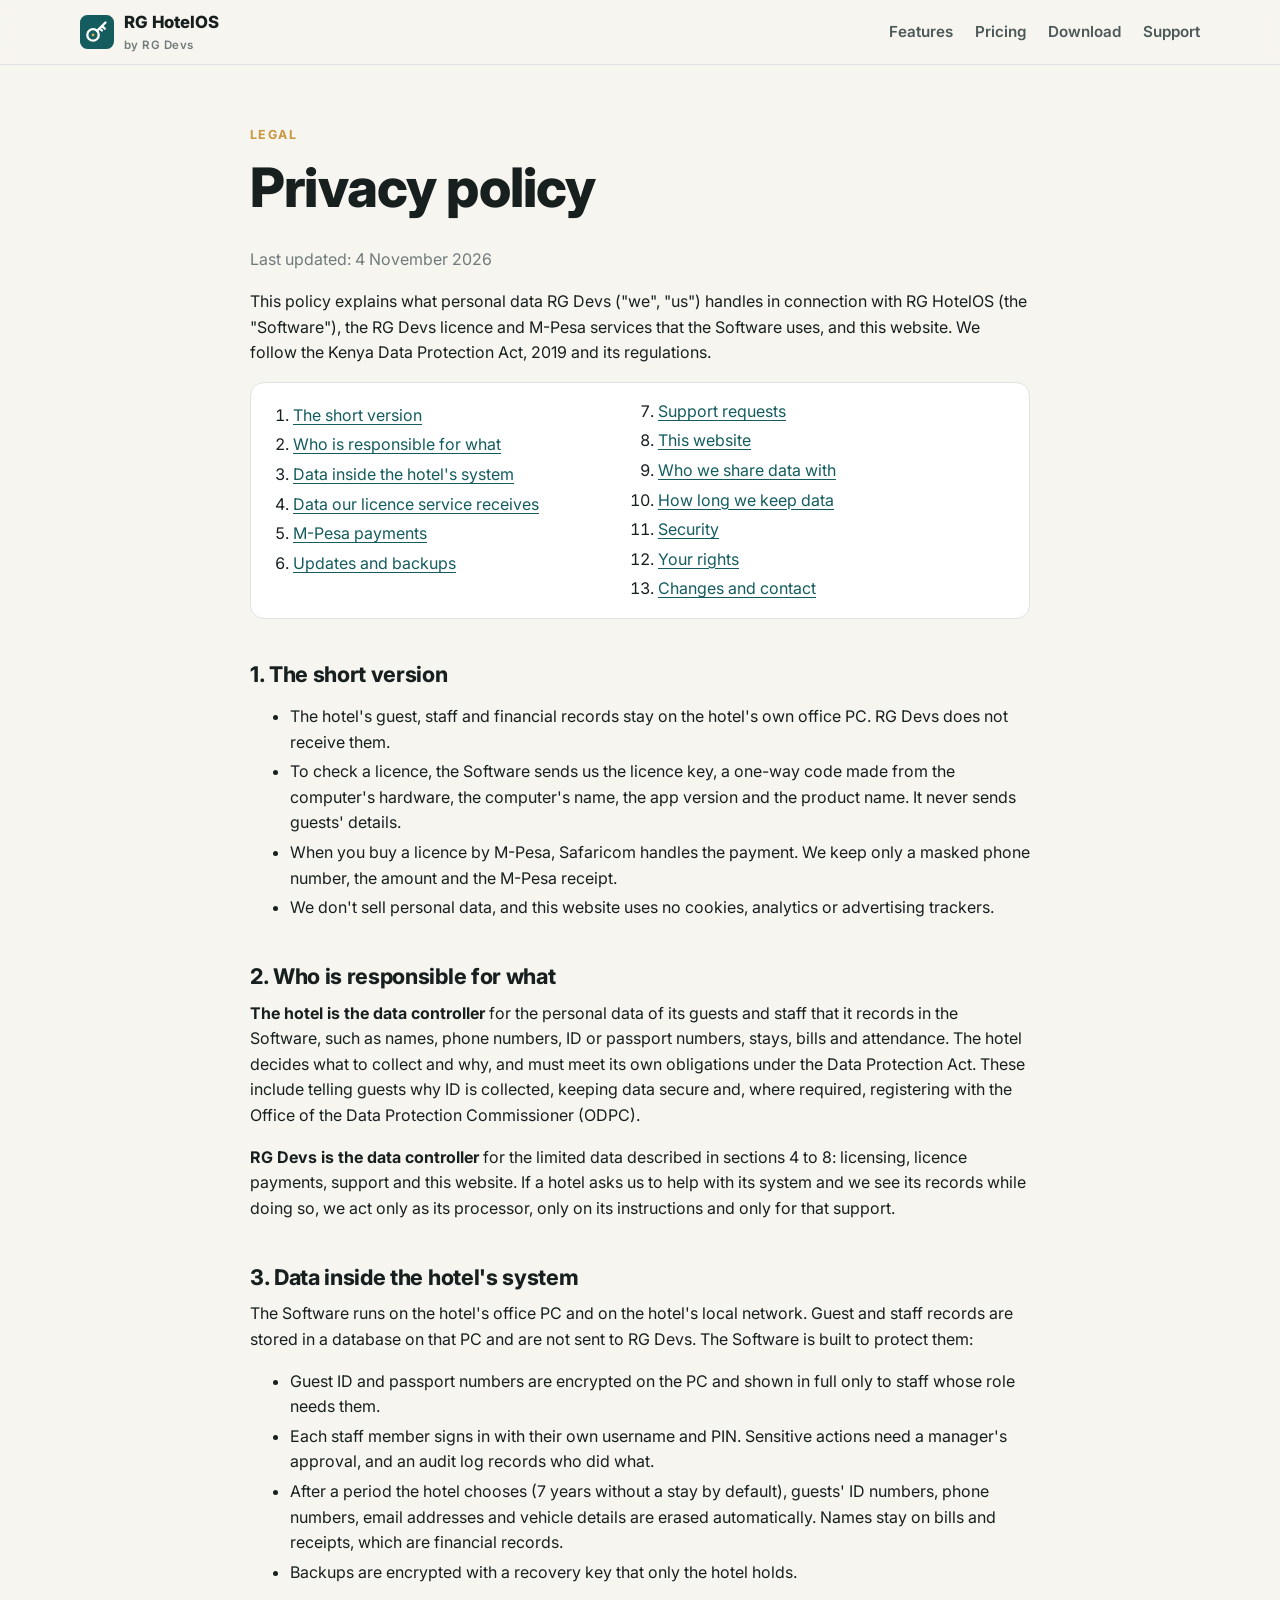
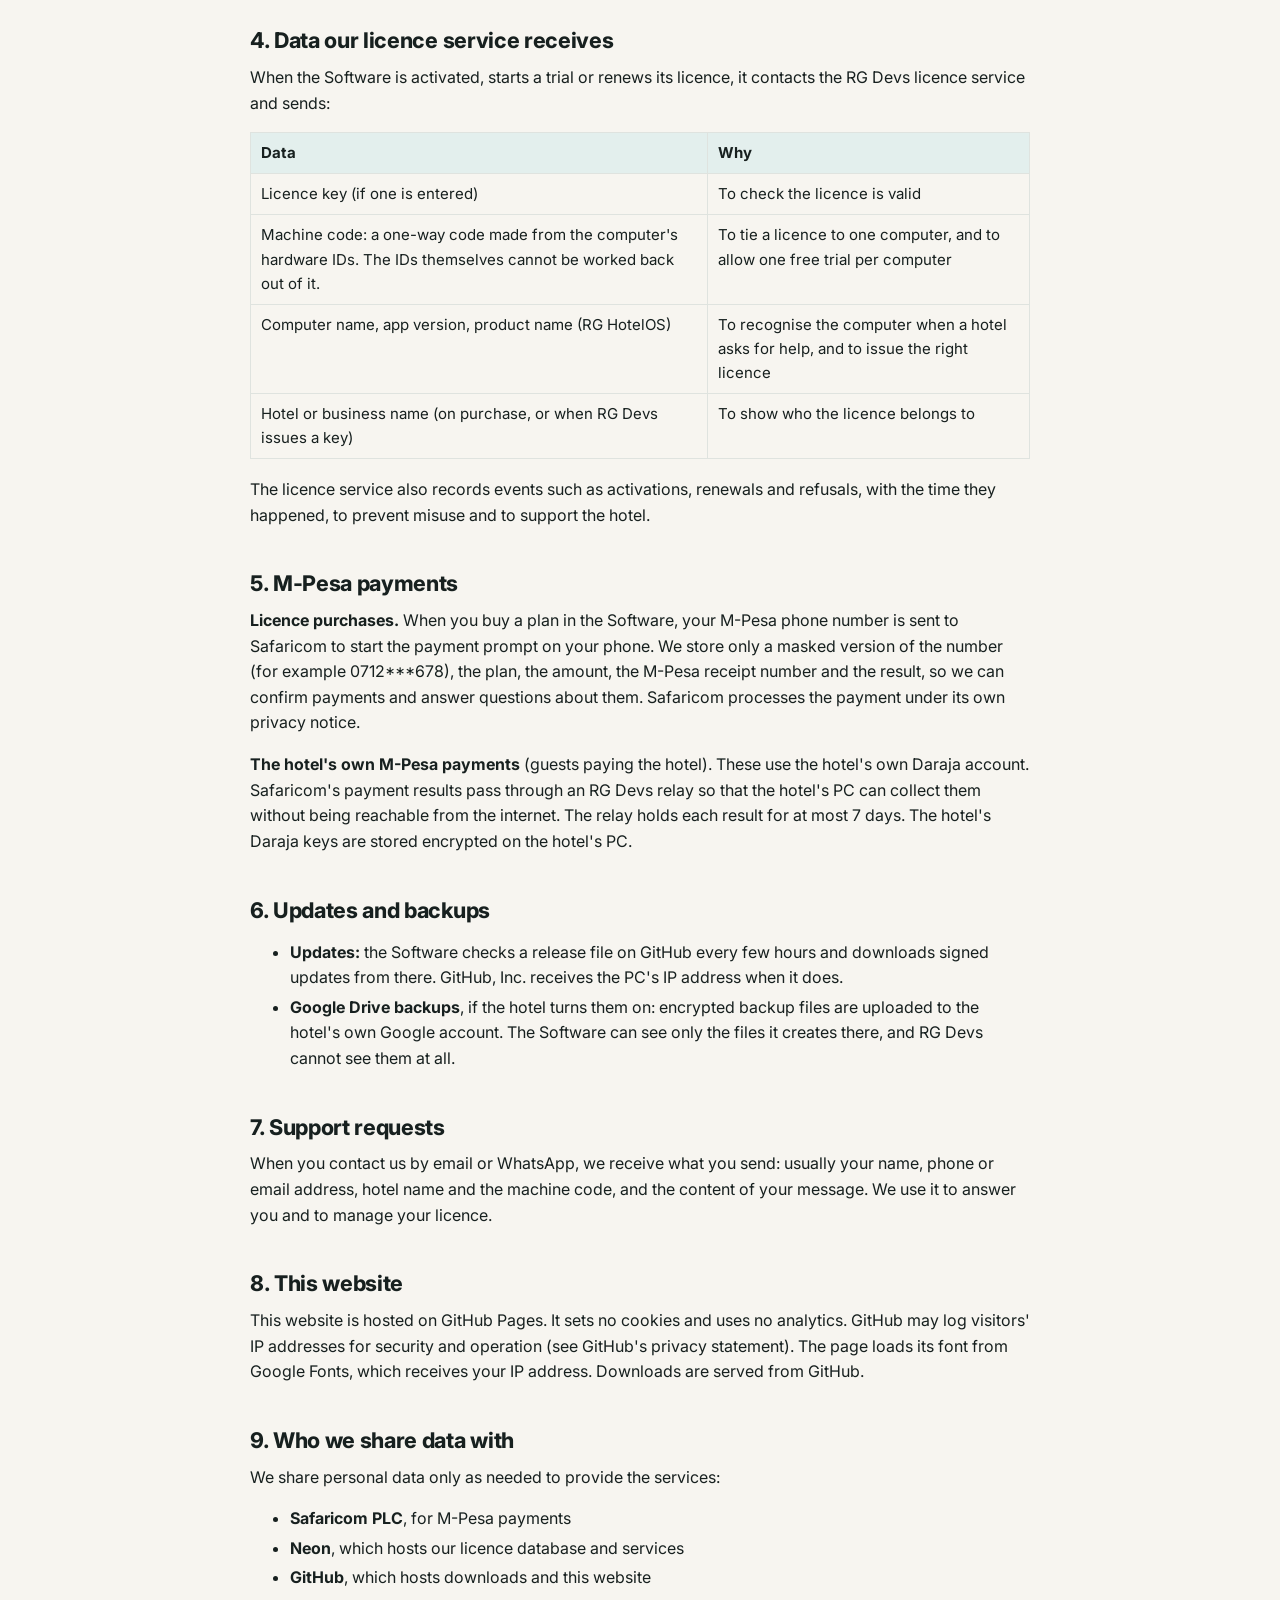
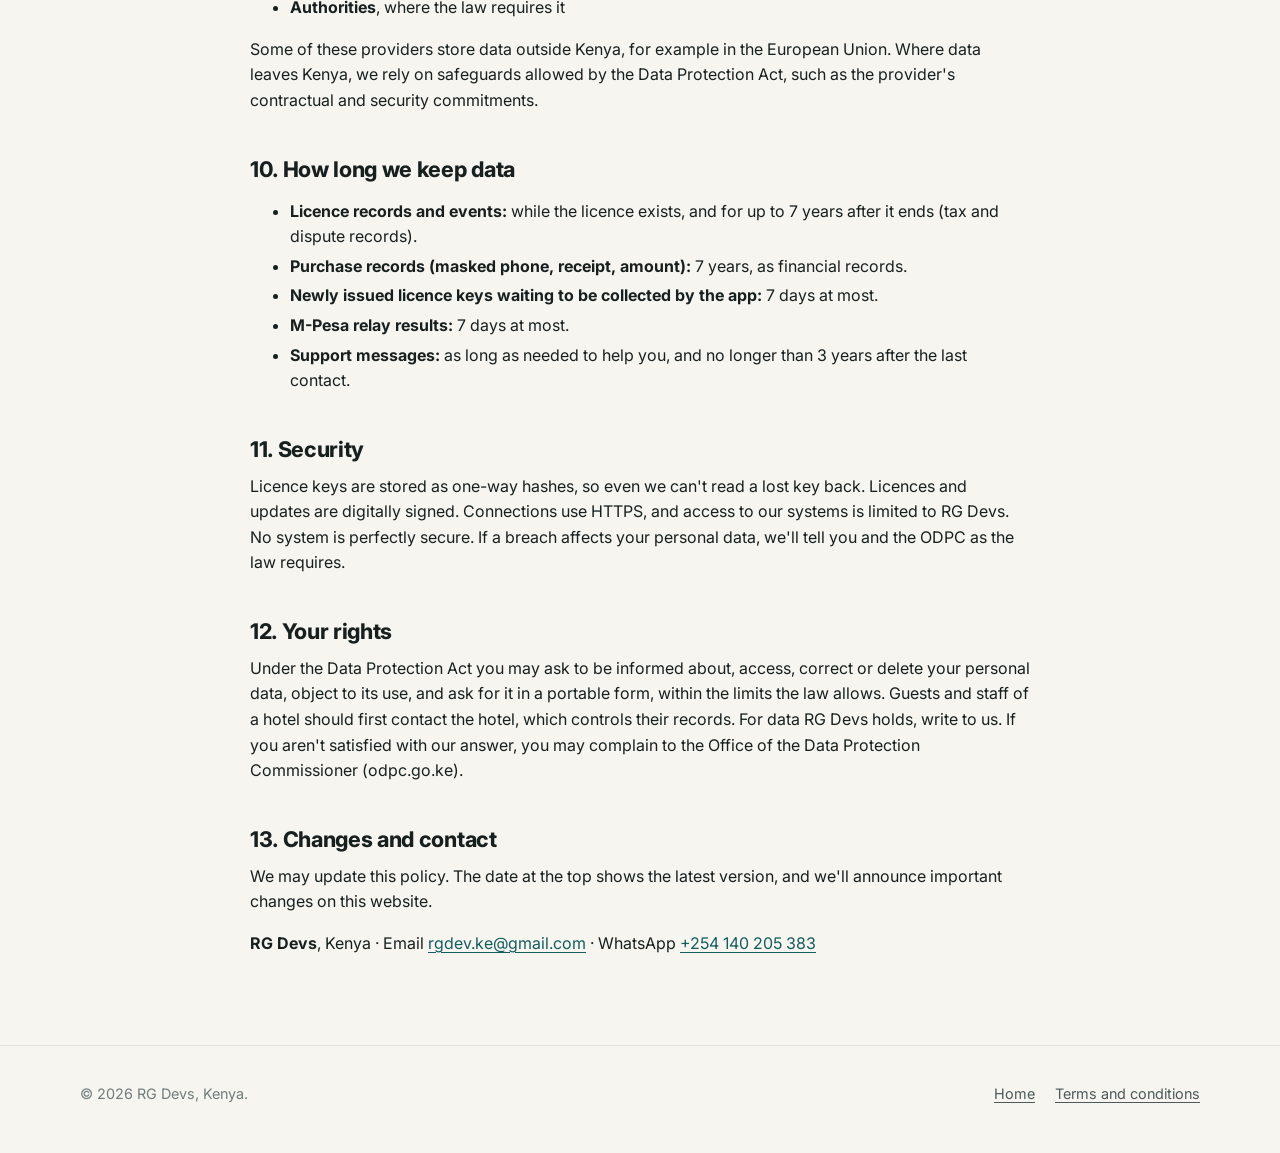
==== privacy.html @ b645ce23 "Website: about, setup guide PDF, download, privacy policy, terms Co-Authored-By: Claude Opus 5.5 <no" ====
<!doctype html>
<html lang="en">
<head>
  <meta charset="utf-8">
  <meta name="viewport" content="width=device-width, initial-scale=1">
  <title>Privacy policy | RG HotelOS by RG Devs</title>
  <meta name="description" content="How RG Devs handles personal data for RG HotelOS, its licence service and this website.">
  <link rel="icon" href="assets/img/icon.svg" type="image/svg+xml">
  <link rel="preconnect" href="https://fonts.googleapis.com">
  <link rel="preconnect" href="https://fonts.gstatic.com" crossorigin>
  <link href="https://fonts.googleapis.com/css2?family=Inter:wght@400;600;700;800&display=swap" rel="stylesheet">
  <link rel="stylesheet" href="assets/site.css">
</head>
<body>
<header class="top">
  <div class="wrap">
    <a class="logo" href="index.html"><img src="assets/img/icon.svg" alt=""><span>RG HotelOS<small>by RG Devs</small></span></a>
    <nav class="nav" aria-label="Main"><a href="index.html#features">Features</a><a href="index.html#pricing">Pricing</a><a href="index.html#download">Download</a><a href="index.html#support">Support</a></nav>
  </div>
</header>
<main class="legal">
  <div class="wrap">
    <span class="eyebrow">Legal</span>
    <h1>Privacy policy</h1>
    <p class="muted">Last updated: 4 November 2026</p>
    <p>This policy explains what personal data RG Devs ("we", "us") handles in connection with RG HotelOS (the "Software"), the RG Devs licence and M-Pesa services that the Software uses, and this website. We follow the Kenya Data Protection Act, 2019 and its regulations.</p>

    <nav class="toc" aria-label="Contents"><ol>
      <li><a href="#short">The short version</a></li>
      <li><a href="#roles">Who is responsible for what</a></li>
      <li><a href="#hotel">Data inside the hotel's system</a></li>
      <li><a href="#licence">Data our licence service receives</a></li>
      <li><a href="#payments">M-Pesa payments</a></li>
      <li><a href="#updates">Updates and backups</a></li>
      <li><a href="#support">Support requests</a></li>
      <li><a href="#website">This website</a></li>
      <li><a href="#sharing">Who we share data with</a></li>
      <li><a href="#retention">How long we keep data</a></li>
      <li><a href="#security">Security</a></li>
      <li><a href="#rights">Your rights</a></li>
      <li><a href="#changes">Changes and contact</a></li>
    </ol></nav>

    <h2 id="short">1. The short version</h2>
    <ul>
      <li>The hotel's guest, staff and financial records stay on the hotel's own office PC. RG Devs does not receive them.</li>
      <li>To check a licence, the Software sends us the licence key, a one-way code made from the computer's hardware, the computer's name, the app version and the product name. It never sends guests' details.</li>
      <li>When you buy a licence by M-Pesa, Safaricom handles the payment. We keep only a masked phone number, the amount and the M-Pesa receipt.</li>
      <li>We don't sell personal data, and this website uses no cookies, analytics or advertising trackers.</li>
    </ul>

    <h2 id="roles">2. Who is responsible for what</h2>
    <p><strong>The hotel is the data controller</strong> for the personal data of its guests and staff that it records in the Software, such as names, phone numbers, ID or passport numbers, stays, bills and attendance. The hotel decides what to collect and why, and must meet its own obligations under the Data Protection Act. These include telling guests why ID is collected, keeping data secure and, where required, registering with the Office of the Data Protection Commissioner (ODPC).</p>
    <p><strong>RG Devs is the data controller</strong> for the limited data described in sections 4 to 8: licensing, licence payments, support and this website. If a hotel asks us to help with its system and we see its records while doing so, we act only as its processor, only on its instructions and only for that support.</p>

    <h2 id="hotel">3. Data inside the hotel's system</h2>
    <p>The Software runs on the hotel's office PC and on the hotel's local network. Guest and staff records are stored in a database on that PC and are not sent to RG Devs. The Software is built to protect them:</p>
    <ul>
      <li>Guest ID and passport numbers are encrypted on the PC and shown in full only to staff whose role needs them.</li>
      <li>Each staff member signs in with their own username and PIN. Sensitive actions need a manager's approval, and an audit log records who did what.</li>
      <li>After a period the hotel chooses (7 years without a stay by default), guests' ID numbers, phone numbers, email addresses and vehicle details are erased automatically. Names stay on bills and receipts, which are financial records.</li>
      <li>Backups are encrypted with a recovery key that only the hotel holds.</li>
    </ul>

    <h2 id="licence">4. Data our licence service receives</h2>
    <p>When the Software is activated, starts a trial or renews its licence, it contacts the RG Devs licence service and sends:</p>
    <table>
      <tr><th>Data</th><th>Why</th></tr>
      <tr><td>Licence key (if one is entered)</td><td>To check the licence is valid</td></tr>
      <tr><td>Machine code: a one-way code made from the computer's hardware IDs. The IDs themselves cannot be worked back out of it.</td><td>To tie a licence to one computer, and to allow one free trial per computer</td></tr>
      <tr><td>Computer name, app version, product name (RG HotelOS)</td><td>To recognise the computer when a hotel asks for help, and to issue the right licence</td></tr>
      <tr><td>Hotel or business name (on purchase, or when RG Devs issues a key)</td><td>To show who the licence belongs to</td></tr>
    </table>
    <p>The licence service also records events such as activations, renewals and refusals, with the time they happened, to prevent misuse and to support the hotel.</p>

    <h2 id="payments">5. M-Pesa payments</h2>
    <p><strong>Licence purchases.</strong> When you buy a plan in the Software, your M-Pesa phone number is sent to Safaricom to start the payment prompt on your phone. We store only a masked version of the number (for example 0712***678), the plan, the amount, the M-Pesa receipt number and the result, so we can confirm payments and answer questions about them. Safaricom processes the payment under its own privacy notice.</p>
    <p><strong>The hotel's own M-Pesa payments</strong> (guests paying the hotel). These use the hotel's own Daraja account. Safaricom's payment results pass through an RG Devs relay so that the hotel's PC can collect them without being reachable from the internet. The relay holds each result for at most 7 days. The hotel's Daraja keys are stored encrypted on the hotel's PC.</p>

    <h2 id="updates">6. Updates and backups</h2>
    <ul>
      <li><strong>Updates:</strong> the Software checks a release file on GitHub every few hours and downloads signed updates from there. GitHub, Inc. receives the PC's IP address when it does.</li>
      <li><strong>Google Drive backups</strong>, if the hotel turns them on: encrypted backup files are uploaded to the hotel's own Google account. The Software can see only the files it creates there, and RG Devs cannot see them at all.</li>
    </ul>

    <h2 id="support">7. Support requests</h2>
    <p>When you contact us by email or WhatsApp, we receive what you send: usually your name, phone or email address, hotel name and the machine code, and the content of your message. We use it to answer you and to manage your licence.</p>

    <h2 id="website">8. This website</h2>
    <p>This website is hosted on GitHub Pages. It sets no cookies and uses no analytics. GitHub may log visitors' IP addresses for security and operation (see GitHub's privacy statement). The page loads its font from Google Fonts, which receives your IP address. Downloads are served from GitHub.</p>

    <h2 id="sharing">9. Who we share data with</h2>
    <p>We share personal data only as needed to provide the services:</p>
    <ul>
      <li><strong>Safaricom PLC</strong>, for M-Pesa payments</li>
      <li><strong>Neon</strong>, which hosts our licence database and services</li>
      <li><strong>GitHub</strong>, which hosts downloads and this website</li>
      <li><strong>Authorities</strong>, where the law requires it</li>
    </ul>
    <p>Some of these providers store data outside Kenya, for example in the European Union. Where data leaves Kenya, we rely on safeguards allowed by the Data Protection Act, such as the provider's contractual and security commitments.</p>

    <h2 id="retention">10. How long we keep data</h2>
    <ul>
      <li><strong>Licence records and events:</strong> while the licence exists, and for up to 7 years after it ends (tax and dispute records).</li>
      <li><strong>Purchase records (masked phone, receipt, amount):</strong> 7 years, as financial records.</li>
      <li><strong>Newly issued licence keys waiting to be collected by the app:</strong> 7 days at most.</li>
      <li><strong>M-Pesa relay results:</strong> 7 days at most.</li>
      <li><strong>Support messages:</strong> as long as needed to help you, and no longer than 3 years after the last contact.</li>
    </ul>

    <h2 id="security">11. Security</h2>
    <p>Licence keys are stored as one-way hashes, so even we can't read a lost key back. Licences and updates are digitally signed. Connections use HTTPS, and access to our systems is limited to RG Devs. No system is perfectly secure. If a breach affects your personal data, we'll tell you and the ODPC as the law requires.</p>

    <h2 id="rights">12. Your rights</h2>
    <p>Under the Data Protection Act you may ask to be informed about, access, correct or delete your personal data, object to its use, and ask for it in a portable form, within the limits the law allows. Guests and staff of a hotel should first contact the hotel, which controls their records. For data RG Devs holds, write to us. If you aren't satisfied with our answer, you may complain to the Office of the Data Protection Commissioner (odpc.go.ke).</p>

    <h2 id="changes">13. Changes and contact</h2>
    <p>We may update this policy. The date at the top shows the latest version, and we'll announce important changes on this website.</p>
    <p><strong>RG Devs</strong>, Kenya · Email <a href="mailto:rgdev.ke@gmail.com">rgdev.ke@gmail.com</a> · WhatsApp <a href="https://wa.me/254140205383">+254 140 205 383</a></p>
  </div>
</main>
<footer>
  <div class="wrap">
    <span>© 2026 RG Devs, Kenya.</span>
    <nav aria-label="Legal"><a href="index.html">Home</a><a href="terms.html">Terms and conditions</a></nav>
  </div>
</footer>
</body>
</html>
---- assets/site.css ----
:root {
  --brand: #145c5e;
  --brand-deep: #0e3a3b;
  --brand-ink: #ffffff;
  --brand-soft: #e3efed;
  --gold: #c8973f;
  --gold-soft: #f6ecd8;
  --bg: #f7f5f0;
  --surface: #ffffff;
  --text: #17201f;
  --text-2: #4b5958;
  --muted: #6f7c7a;
  --border: #dfe3df;
  --radius: 14px;
  --shadow: 0 1px 2px rgba(16, 40, 38, .06), 0 8px 24px rgba(16, 40, 38, .08);
  --max: 1160px;
}
@media (prefers-color-scheme: dark) {
  :root {
    --brand: #4fb3ae; --brand-deep: #0b1d1d; --brand-ink: #071312; --brand-soft: #173130;
    --gold: #d9a955; --gold-soft: #2e2614;
    --bg: #0e1515; --surface: #152020; --text: #e8efed; --text-2: #b6c4c1; --muted: #8d9c99; --border: #26393a;
    --shadow: 0 1px 2px rgba(0,0,0,.3), 0 8px 24px rgba(0,0,0,.35);
  }
}
* { box-sizing: border-box; }
html { scroll-behavior: smooth; }
body { margin: 0; background: var(--bg); color: var(--text); font: 16px/1.6 'Inter', system-ui, -apple-system, 'Segoe UI', Roboto, sans-serif; -webkit-font-smoothing: antialiased; }
img { max-width: 100%; height: auto; display: block; }
a { color: var(--brand); text-underline-offset: 3px; }
h1, h2, h3 { line-height: 1.2; letter-spacing: -.015em; margin: 0 0 .5em; }
h1 { font-size: clamp(2rem, 4.6vw, 3.4rem); font-weight: 800; }
h2 { font-size: clamp(1.6rem, 3vw, 2.3rem); font-weight: 750; }
h3 { font-size: 1.1rem; font-weight: 700; }
p { margin: 0 0 1em; }
.wrap { max-width: var(--max); margin: 0 auto; padding: 0 20px; }
.eyebrow { display: inline-block; font-size: .78rem; font-weight: 700; letter-spacing: .12em; text-transform: uppercase; color: var(--gold); margin-bottom: 10px; }
.lead { font-size: 1.15rem; color: var(--text-2); max-width: 640px; }
.muted { color: var(--muted); }
.small { font-size: .9rem; }

/* header */
.top { position: sticky; top: 0; z-index: 20; background: color-mix(in srgb, var(--bg) 88%, transparent); backdrop-filter: blur(10px); border-bottom: 1px solid var(--border); }
.top .wrap { display: flex; align-items: center; gap: 24px; height: 64px; }
.logo { display: flex; align-items: center; gap: 10px; text-decoration: none; color: var(--text); font-weight: 800; font-size: 1.05rem; }
.logo img { width: 34px; height: 34px; }
.logo small { display: block; font-weight: 600; font-size: .72rem; color: var(--muted); letter-spacing: .04em; }
.nav { display: flex; gap: 22px; margin-left: auto; }
.nav a { color: var(--text-2); text-decoration: none; font-weight: 600; font-size: .95rem; }
.nav a:hover { color: var(--brand); }
@media (max-width: 820px) { .nav { display: none; } .top .wrap > .btn { margin-left: auto; } }

/* buttons */
.btn { display: inline-flex; align-items: center; justify-content: center; gap: 8px; padding: 13px 22px; border-radius: 11px; font-weight: 700; font-size: 1rem; text-decoration: none; border: 1.5px solid var(--border); color: var(--text); background: var(--surface); transition: transform .12s, box-shadow .12s, background .12s; }
.btn:hover { transform: translateY(-1px); box-shadow: var(--shadow); }
.btn.primary { background: var(--brand); border-color: var(--brand); color: var(--brand-ink); }
.btn.sm { padding: 9px 16px; font-size: .92rem; }
.btn svg { width: 18px; height: 18px; }
.btns { display: flex; flex-wrap: wrap; gap: 12px; }

/* hero */
.hero { padding: 72px 0 40px; overflow: hidden; }
.hero .grid { display: grid; grid-template-columns: 1.05fr 1fr; gap: 48px; align-items: center; }
.hero .facts { display: flex; flex-wrap: wrap; gap: 8px 20px; margin-top: 22px; color: var(--text-2); font-size: .92rem; }
.hero .facts span::before { content: "✓"; color: var(--brand); font-weight: 800; margin-right: 6px; }
.shot { border-radius: 12px; overflow: hidden; box-shadow: var(--shadow); border: 1px solid var(--border); background: var(--surface); }
.hero-art { position: relative; }
.hero-art .phone { position: absolute; width: 30%; right: -4%; bottom: -12%; border-radius: 22px; border: 6px solid #10201f; box-shadow: var(--shadow); overflow: hidden; }
@media (max-width: 900px) { .hero .grid { grid-template-columns: 1fr; } .hero-art .phone { display: none; } }

/* sections */
section { padding: 72px 0; }
section.alt { background: var(--surface); border-top: 1px solid var(--border); border-bottom: 1px solid var(--border); }
.section-head { max-width: 720px; margin-bottom: 36px; }
.cards { display: grid; grid-template-columns: repeat(auto-fill, minmax(250px, 1fr)); gap: 18px; }
.card { background: var(--surface); border: 1px solid var(--border); border-radius: var(--radius); padding: 22px; }
section.alt .card { background: var(--bg); }
.card p { color: var(--text-2); margin: 0; font-size: .95rem; }
.icon { width: 42px; height: 42px; border-radius: 11px; background: var(--brand-soft); color: var(--brand); display: grid; place-items: center; margin-bottom: 14px; }
.icon svg { width: 22px; height: 22px; }

.steps { display: grid; grid-template-columns: repeat(3, 1fr); gap: 18px; counter-reset: step; }
.steps .card::before { counter-increment: step; content: counter(step); display: grid; place-items: center; width: 34px; height: 34px; border-radius: 50%; background: var(--gold-soft); color: var(--gold); font-weight: 800; margin-bottom: 12px; }
@media (max-width: 820px) { .steps { grid-template-columns: 1fr; } }

.gallery { display: grid; grid-template-columns: 1fr 1fr; gap: 20px; }
.gallery figure { margin: 0; }
.gallery .shot img { width: 100%; height: auto; aspect-ratio: 16 / 10; object-fit: cover; object-position: top left; }
.gallery figcaption { margin-top: 10px; color: var(--text-2); font-size: .93rem; }
@media (max-width: 820px) { .gallery { grid-template-columns: 1fr; } }

/* pricing */
.prices { display: grid; grid-template-columns: repeat(5, 1fr); gap: 14px; }
@media (max-width: 1050px) { .prices { grid-template-columns: repeat(3, 1fr); } }
@media (max-width: 640px) { .prices { grid-template-columns: 1fr 1fr; } }
.price { background: var(--surface); border: 1px solid var(--border); border-radius: var(--radius); padding: 22px 18px; display: flex; flex-direction: column; }
.price .name { font-weight: 700; color: var(--text-2); }
.price .amt { font-size: 1.9rem; font-weight: 800; margin: 6px 0 2px; letter-spacing: -.02em; }
.price .amt small { font-size: .9rem; font-weight: 700; color: var(--muted); margin-right: 4px; }
.price .per { color: var(--muted); font-size: .88rem; }
.price.best { border: 2px solid var(--brand); position: relative; }
.price.best::after { content: "Best value"; position: absolute; top: -12px; left: 18px; background: var(--brand); color: var(--brand-ink); font-size: .72rem; font-weight: 800; padding: 3px 10px; border-radius: 99px; letter-spacing: .04em; }
.price.free { background: var(--gold-soft); border-color: transparent; }

/* download */
.dl { display: grid; grid-template-columns: 1.2fr 1fr; gap: 24px; }
@media (max-width: 900px) { .dl { grid-template-columns: 1fr; } }
.dl .card h3 { display: flex; align-items: center; gap: 10px; }
.kv { display: grid; grid-template-columns: 150px 1fr; gap: 6px 14px; font-size: .94rem; margin: 16px 0; }
.kv dt { color: var(--muted); }
.kv dd { margin: 0; }
code, .mono { font-family: ui-monospace, 'Cascadia Mono', Consolas, monospace; font-size: .86em; }
.hash { word-break: break-all; background: var(--brand-soft); padding: 2px 6px; border-radius: 6px; }
.note { border-left: 3px solid var(--gold); padding: 10px 14px; background: var(--gold-soft); border-radius: 0 10px 10px 0; font-size: .93rem; color: var(--text); }
ul.ticks { list-style: none; padding: 0; margin: 0; }
ul.ticks li { padding-left: 24px; position: relative; margin: 6px 0; color: var(--text-2); }
ul.ticks li::before { content: "✓"; position: absolute; left: 0; color: var(--brand); font-weight: 800; }

/* support */
.support { display: grid; grid-template-columns: repeat(2, 1fr); gap: 18px; max-width: 760px; }
@media (max-width: 640px) { .support { grid-template-columns: 1fr; } }

/* footer */
footer { padding: 36px 0 48px; color: var(--muted); font-size: .9rem; border-top: 1px solid var(--border); }
footer .wrap { display: flex; flex-wrap: wrap; gap: 12px 28px; align-items: center; }
footer nav { display: flex; gap: 20px; margin-left: auto; }
footer a { color: var(--text-2); }

/* legal pages */
.legal { padding: 56px 0 72px; }
.legal .wrap { max-width: 820px; }
.legal h2 { font-size: 1.35rem; margin-top: 2em; }
.legal h3 { margin-top: 1.4em; }
.legal li { margin: 4px 0; }
.legal table { border-collapse: collapse; width: 100%; font-size: .94rem; margin: 10px 0 18px; }
.legal th, .legal td { border: 1px solid var(--border); padding: 8px 10px; text-align: left; vertical-align: top; }
.legal th { background: var(--brand-soft); }
.toc { background: var(--surface); border: 1px solid var(--border); border-radius: var(--radius); padding: 16px 22px; }
.toc ol { margin: 0; padding-left: 20px; columns: 2; }
@media (max-width: 640px) { .toc ol { columns: 1; } }
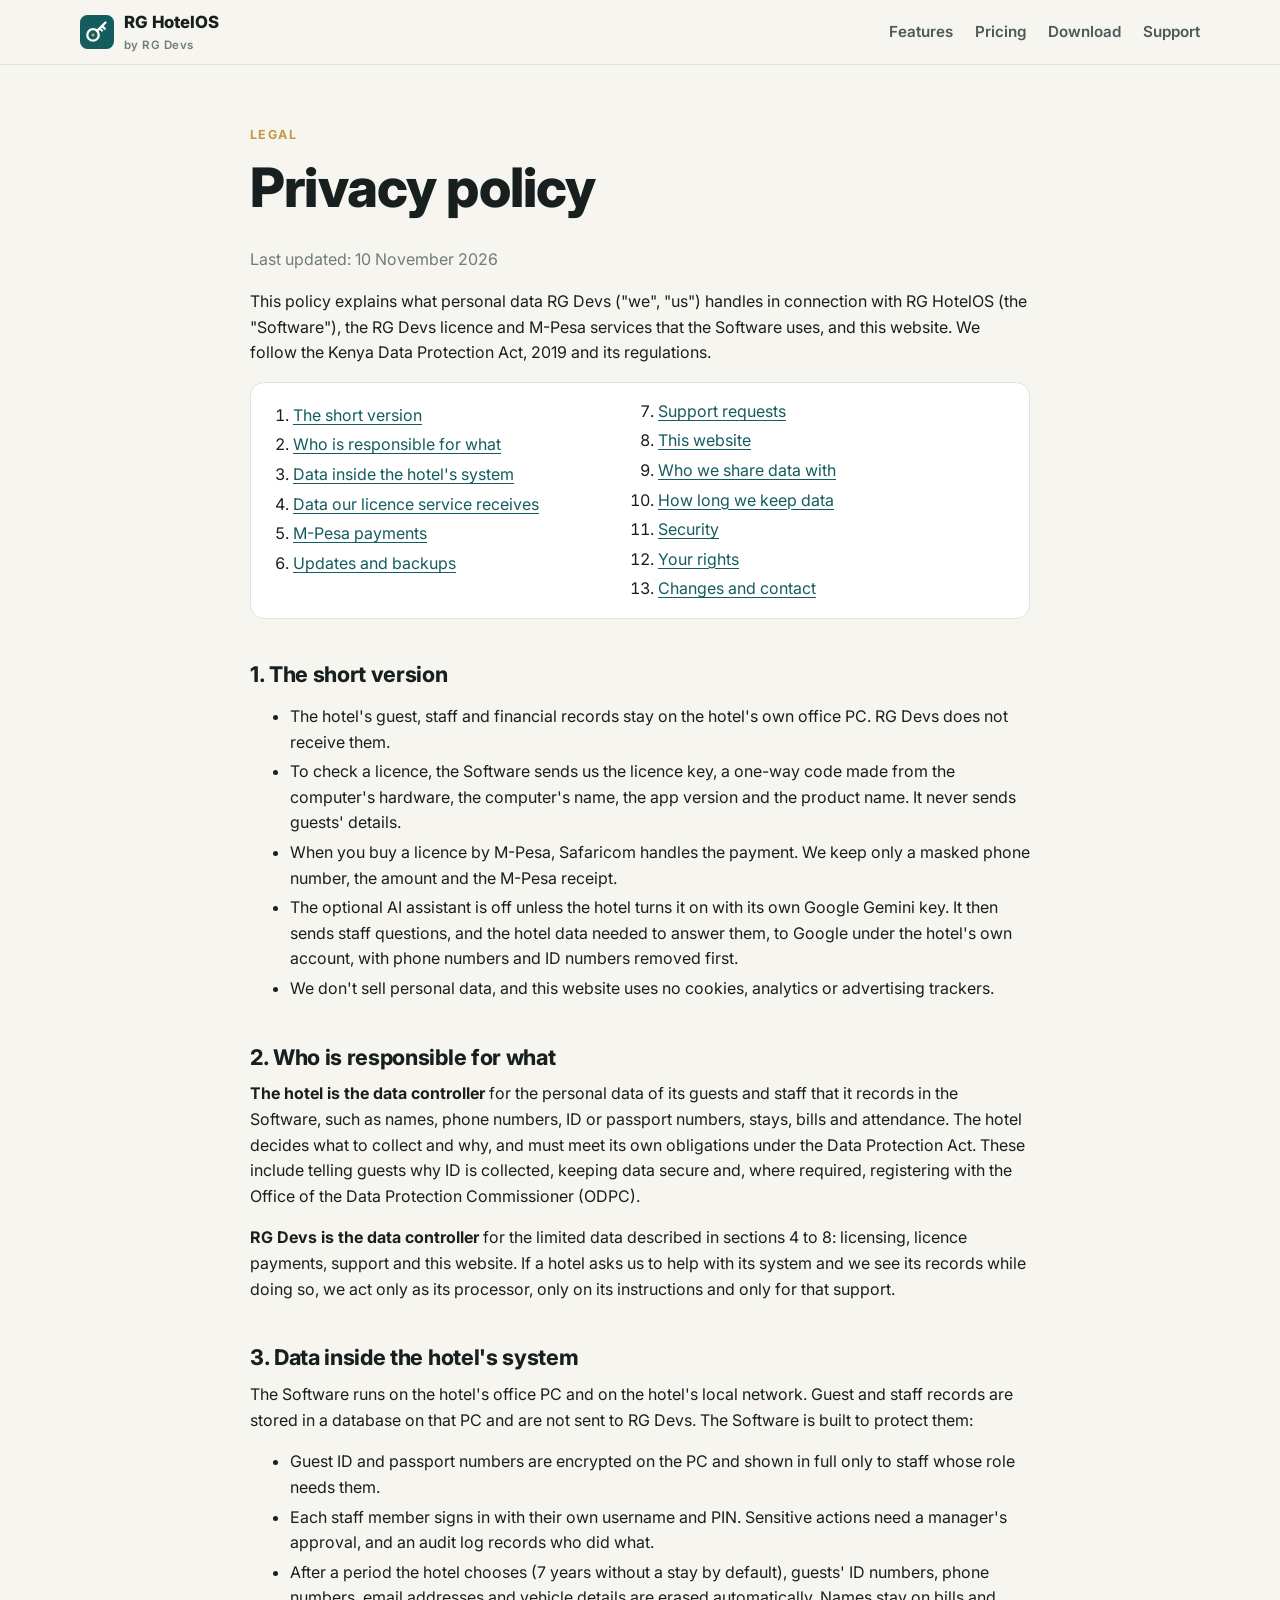
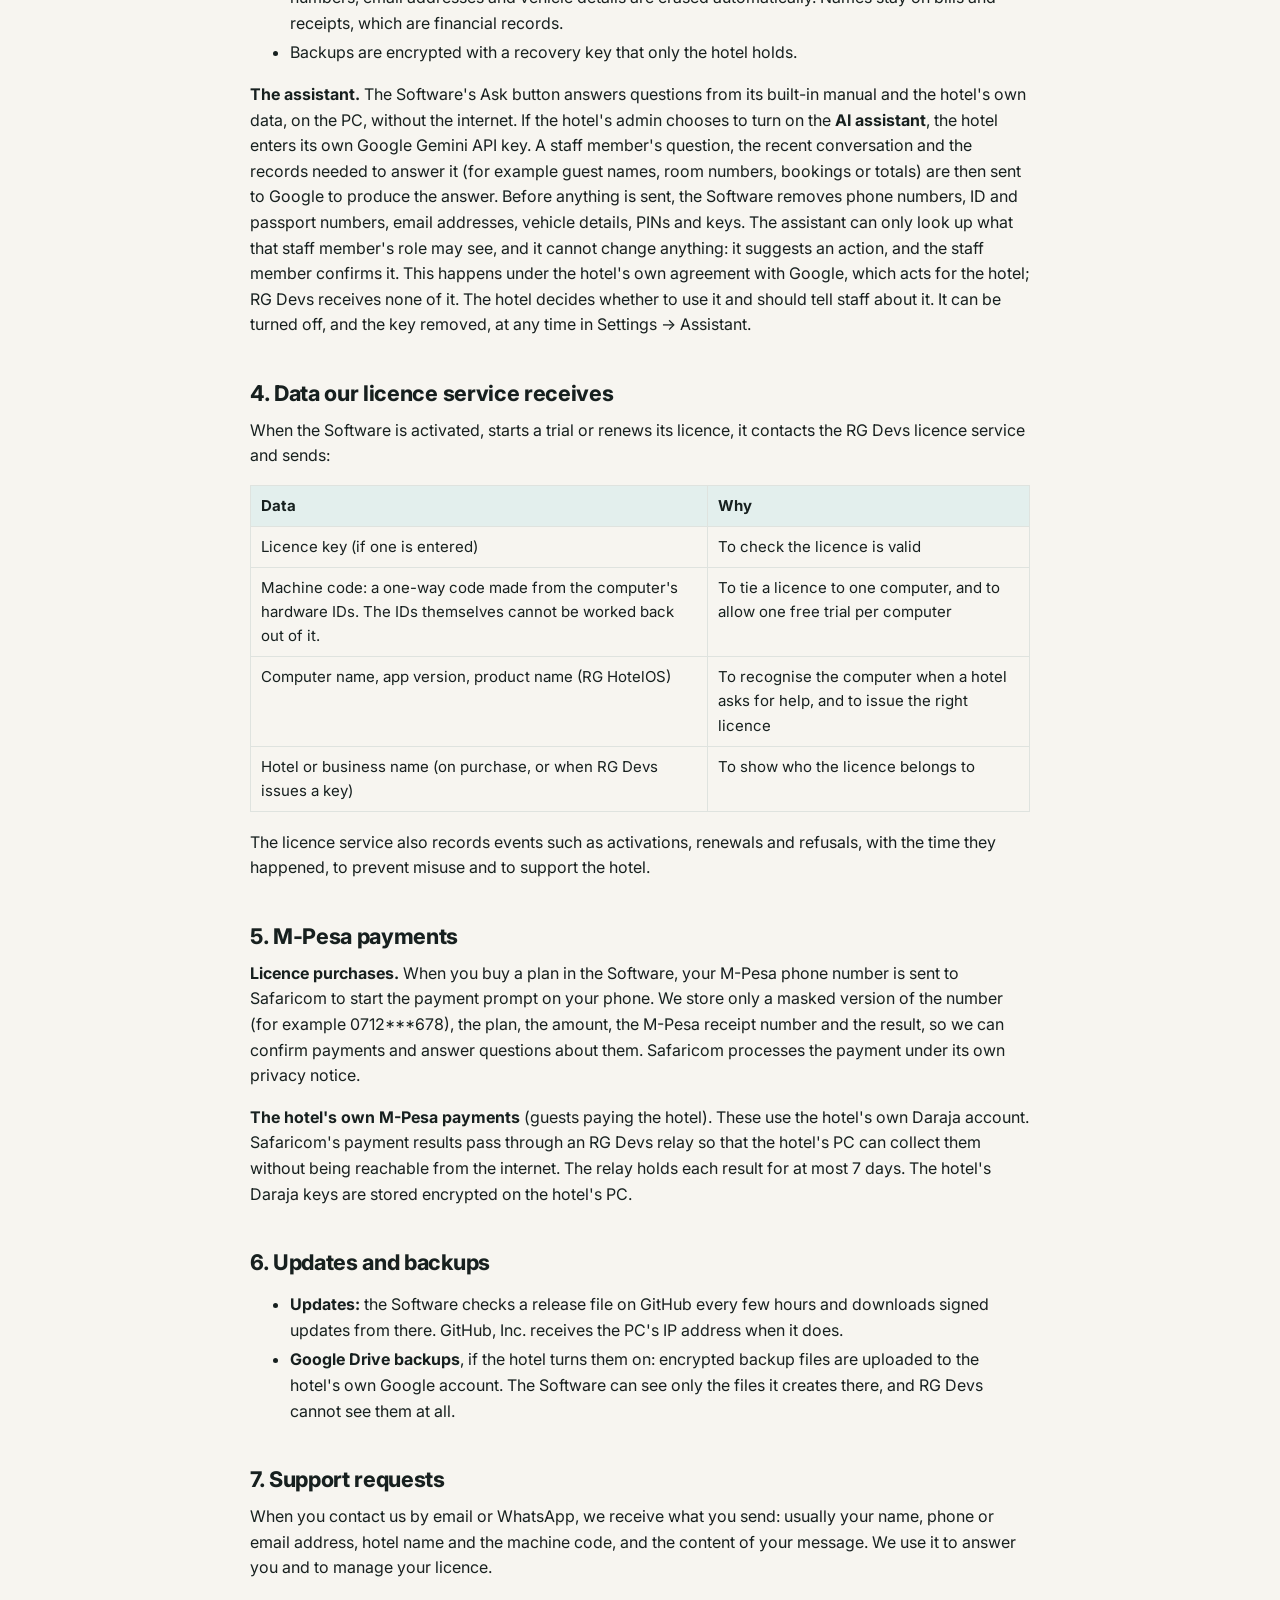
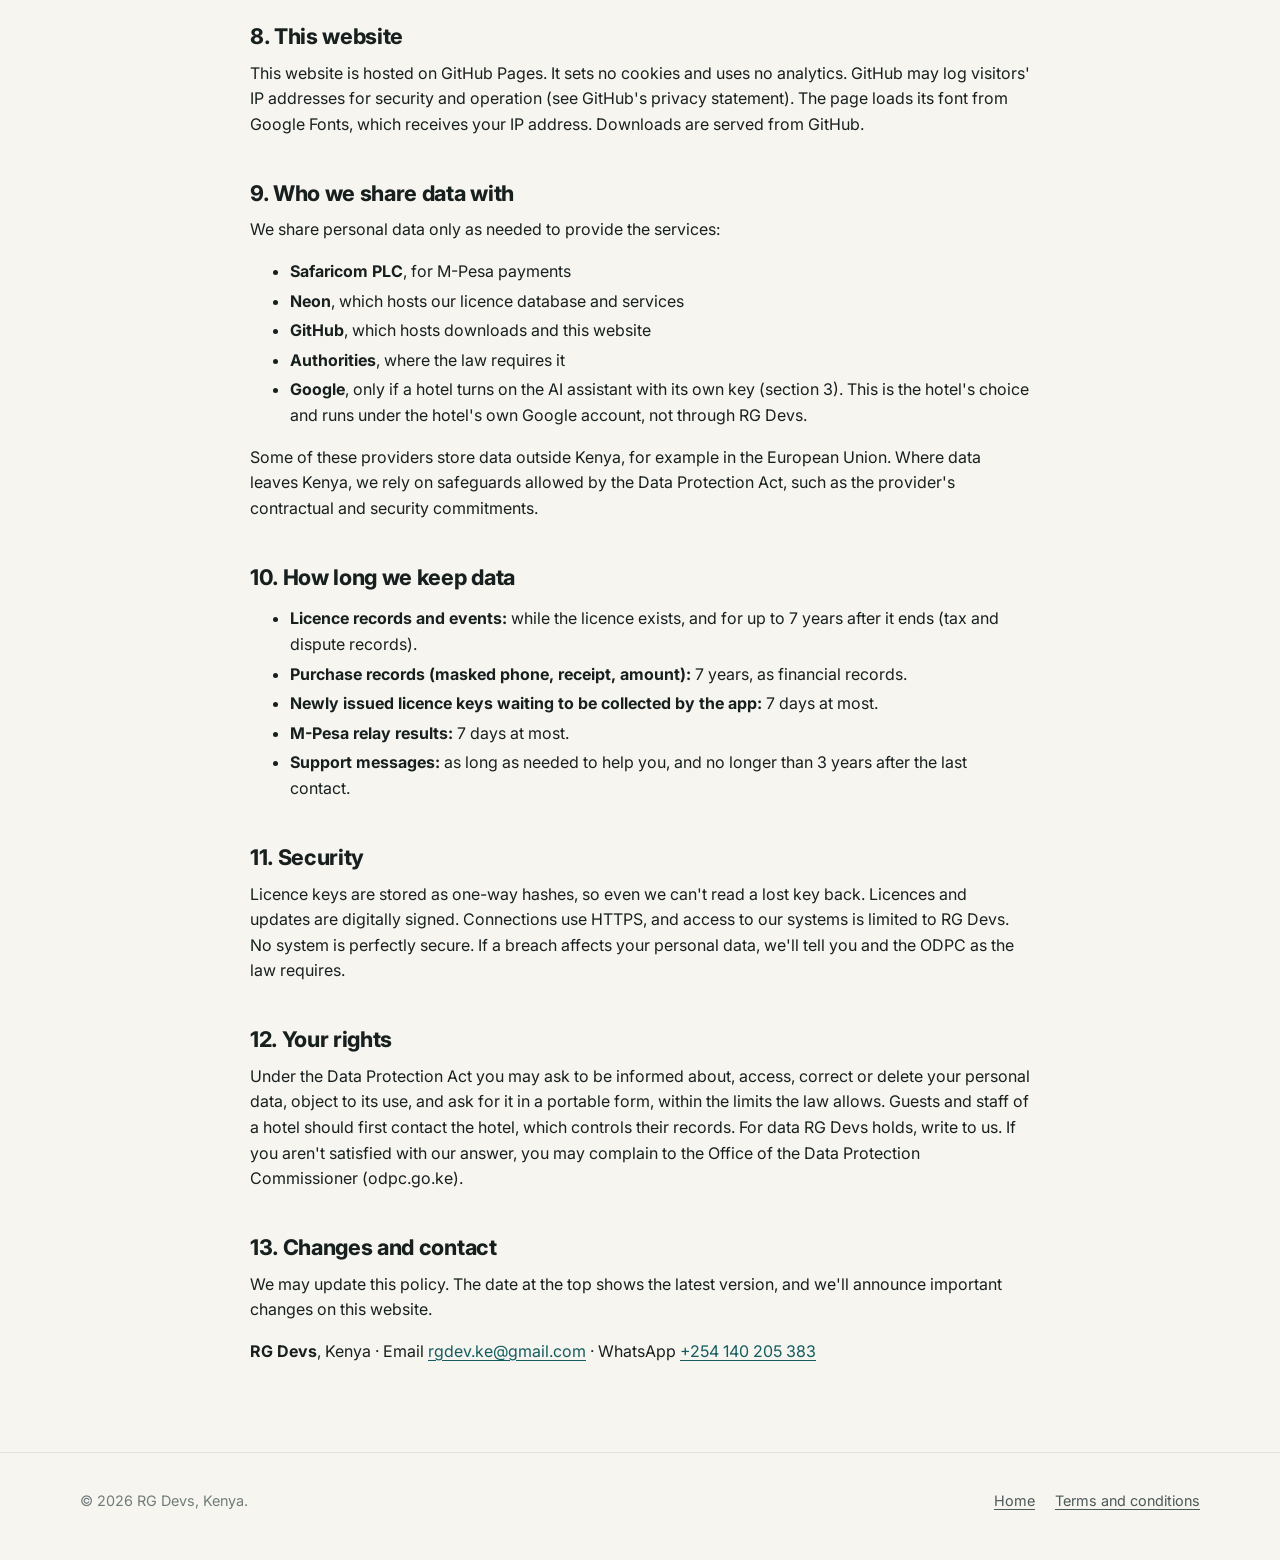
==== commit 27935c2c: "1.0.8: user manual PDF, assistant in privacy policy and terms, new version and SHA-256 Co-Authored-B" ====
--- a/privacy.html
+++ b/privacy.html
@@ -22,7 +22,7 @@
   <div class="wrap">
     <span class="eyebrow">Legal</span>
     <h1>Privacy policy</h1>
-    <p class="muted">Last updated: 4 November 2026</p>
+    <p class="muted">Last updated: 10 November 2026</p>
     <p>This policy explains what personal data RG Devs ("we", "us") handles in connection with RG HotelOS (the "Software"), the RG Devs licence and M-Pesa services that the Software uses, and this website. We follow the Kenya Data Protection Act, 2019 and its regulations.</p>
 
     <nav class="toc" aria-label="Contents"><ol>
@@ -46,6 +46,7 @@
       <li>The hotel's guest, staff and financial records stay on the hotel's own office PC. RG Devs does not receive them.</li>
       <li>To check a licence, the Software sends us the licence key, a one-way code made from the computer's hardware, the computer's name, the app version and the product name. It never sends guests' details.</li>
       <li>When you buy a licence by M-Pesa, Safaricom handles the payment. We keep only a masked phone number, the amount and the M-Pesa receipt.</li>
+      <li>The optional AI assistant is off unless the hotel turns it on with its own Google Gemini key. It then sends staff questions, and the hotel data needed to answer them, to Google under the hotel's own account, with phone numbers and ID numbers removed first.</li>
       <li>We don't sell personal data, and this website uses no cookies, analytics or advertising trackers.</li>
     </ul>
 
@@ -61,6 +62,7 @@
       <li>After a period the hotel chooses (7 years without a stay by default), guests' ID numbers, phone numbers, email addresses and vehicle details are erased automatically. Names stay on bills and receipts, which are financial records.</li>
       <li>Backups are encrypted with a recovery key that only the hotel holds.</li>
     </ul>
+    <p><strong>The assistant.</strong> The Software's Ask button answers questions from its built-in manual and the hotel's own data, on the PC, without the internet. If the hotel's admin chooses to turn on the <strong>AI assistant</strong>, the hotel enters its own Google Gemini API key. A staff member's question, the recent conversation and the records needed to answer it (for example guest names, room numbers, bookings or totals) are then sent to Google to produce the answer. Before anything is sent, the Software removes phone numbers, ID and passport numbers, email addresses, vehicle details, PINs and keys. The assistant can only look up what that staff member's role may see, and it cannot change anything: it suggests an action, and the staff member confirms it. This happens under the hotel's own agreement with Google, which acts for the hotel; RG Devs receives none of it. The hotel decides whether to use it and should tell staff about it. It can be turned off, and the key removed, at any time in Settings → Assistant.</p>
 
     <h2 id="licence">4. Data our licence service receives</h2>
     <p>When the Software is activated, starts a trial or renews its licence, it contacts the RG Devs licence service and sends:</p>
@@ -96,6 +98,7 @@
       <li><strong>Neon</strong>, which hosts our licence database and services</li>
       <li><strong>GitHub</strong>, which hosts downloads and this website</li>
       <li><strong>Authorities</strong>, where the law requires it</li>
+      <li><strong>Google</strong>, only if a hotel turns on the AI assistant with its own key (section 3). This is the hotel's choice and runs under the hotel's own Google account, not through RG Devs.</li>
     </ul>
     <p>Some of these providers store data outside Kenya, for example in the European Union. Where data leaves Kenya, we rely on safeguards allowed by the Data Protection Act, such as the provider's contractual and security commitments.</p>
 
